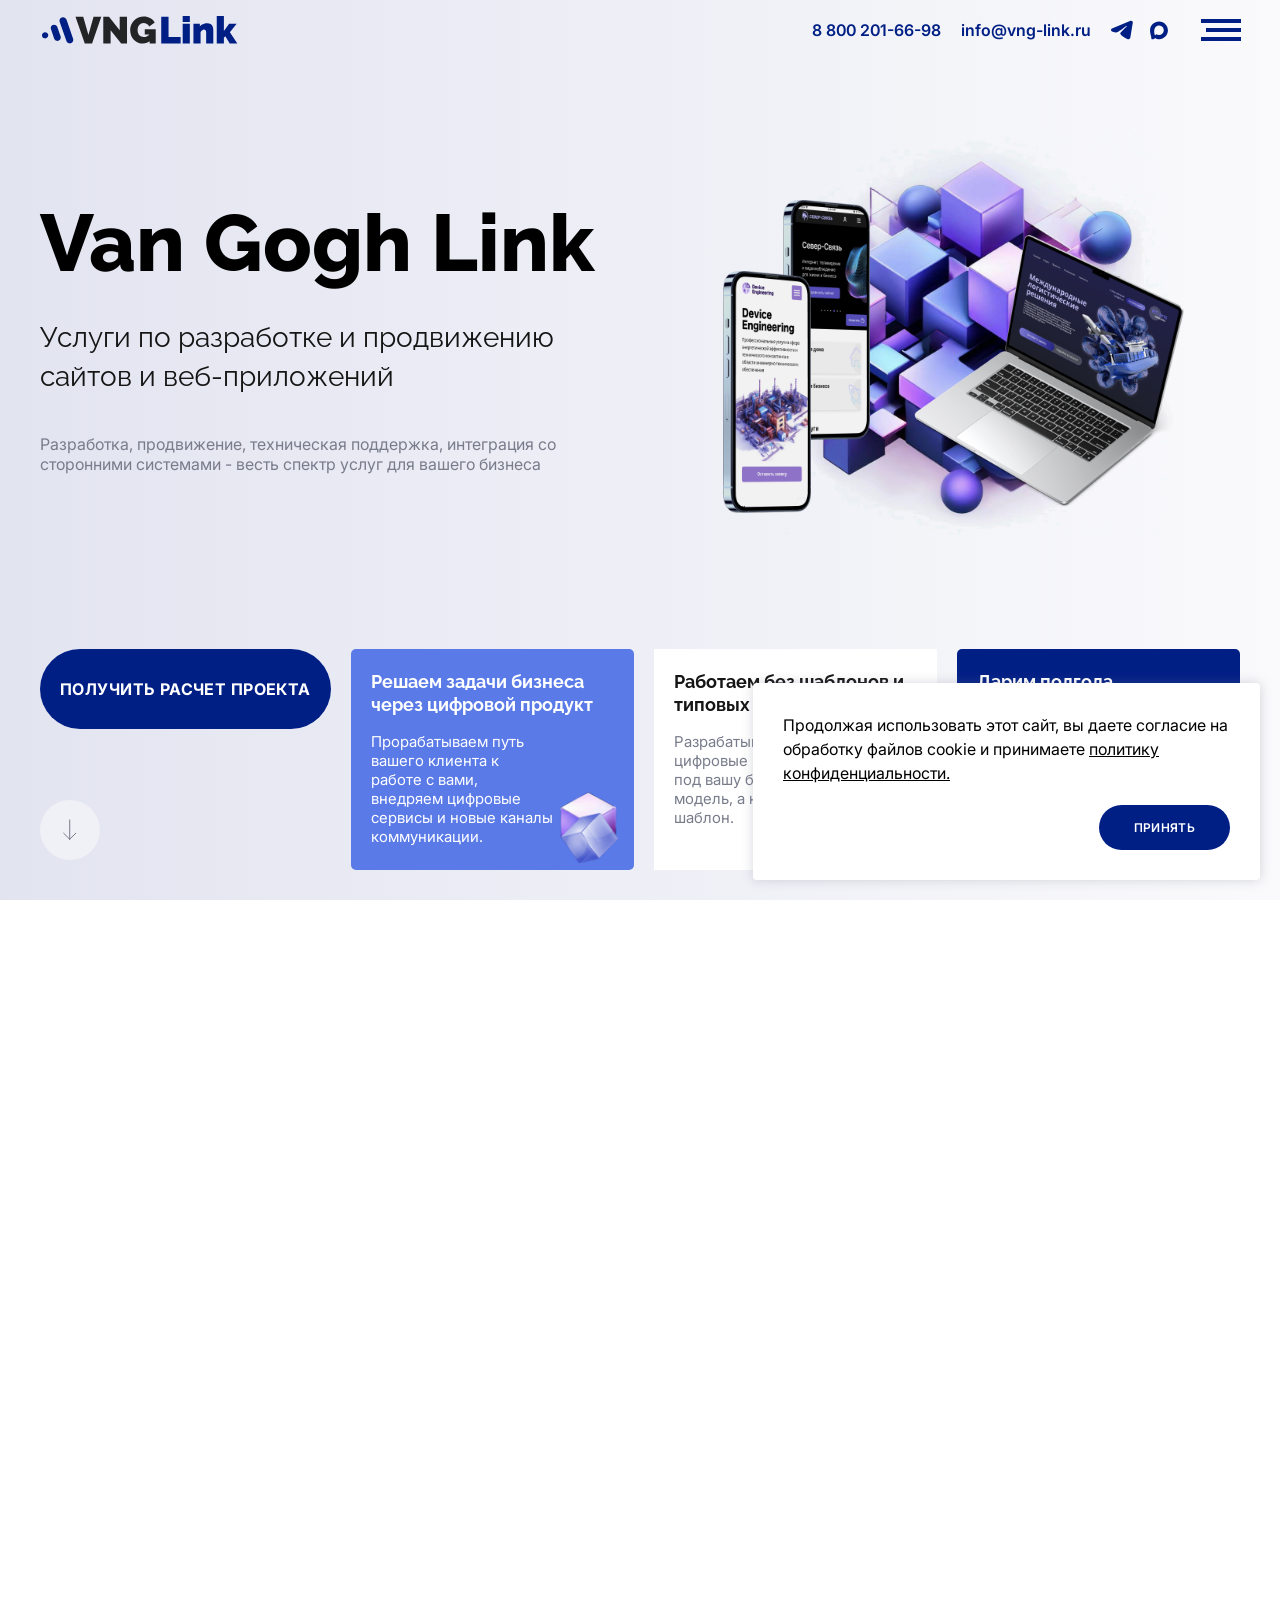
==== index.html @ accd4284 "Add files via upload" ====
<!DOCTYPE html>
<html lang="ru">
  <head>
    <title>global</title>
    <meta charset="utf-8">
    <meta name="viewport" content="width=device-width, initial-scale=1.0">
    <meta http-equiv="X-UA-Compatible" content="ie=edge">
    <meta name="description" content="Global">
    <meta name="theme-color" content="#E2E4F0">
    <meta name="robots" content="noindex, nofollow">
    <meta property="og:title" content="Заголовок">
    <meta property="og:image" content="https://test.ru/img/open-graph.png">
    <meta property="og:type" content="website">
    <meta property="og:url" content="https://test.ru/">
    <meta property="og:description" content="Описание">
    <meta property="og:image:width" content="1200">
    <meta property="og:image:height" content="630">
    <link rel="preload" href="fonts/Inter-Light.woff2" as="font" crossorigin="anonymous">
    <link rel="preload" href="fonts/Inter-Regular.woff2" as="font" crossorigin="anonymous">
    <link rel="preload" href="fonts/Inter-Medium.woff2" as="font" crossorigin="anonymous">
    <link rel="preload" href="fonts/Inter-SemiBold.woff2" as="font" crossorigin="anonymous">
    <link rel="preload" href="fonts/Inter-Bold.woff2" as="font" crossorigin="anonymous">
    <link rel="preload" href="fonts/Raleway-Light.woff2" as="font" crossorigin="anonymous">
    <link rel="preload" href="fonts/Raleway-Regular.woff2" as="font" crossorigin="anonymous">
    <link rel="preload" href="fonts/Raleway-Medium.woff2" as="font" crossorigin="anonymous">
    <link rel="preload" href="fonts/Raleway-SemiBold.woff2" as="font" crossorigin="anonymous">
    <link rel="preload" href="fonts/Raleway-Bold.woff2" as="font" crossorigin="anonymous">
    <link rel="preload" href="fonts/Raleway-ExtraBold.woff2" as="font" crossorigin="anonymous">
    <link rel="stylesheet" href="css/style.min.css">
  </head>
  <body>
    <div class="visually-hidden"><svg xmlns="http://www.w3.org/2000/svg" xmlns:xlink="http://www.w3.org/1999/xlink"><defs>
<clipPath id="clip0_2906_142">
<rect width="14" height="22" fill="currentColor"/>
</clipPath>

<clipPath id="clip0_2906_109">
<rect width="353" height="60" fill="currentColor"/>
</clipPath>
</defs><symbol id="icon-arrow-down" viewBox="0 0 14 21"><g fill="none">
<path d="M6.70703 0.5V19.7M6.70703 19.7L12.707 13.7923M6.70703 19.7L0.707031 13.7923" stroke="currentColor" stroke-linecap="square"/>
</g></symbol><symbol id="icon-arrow-up" viewBox="0 0 14 22"><g fill="none">
<g clip-path="url(#clip0_2906_142)">
<path d="M7 20.5994V1.39941M7 1.39941L13 7.3071M7 1.39941L1 7.3071" stroke="currentColor" stroke-linecap="square"/>
</g>

</g></symbol><symbol id="icon-arrow" viewBox="0 0 20 20"><g fill="none">
<path d="M19.1737 15.1894L19.1344 0.0494402L3.99446 0.0101551C3.83672 -0.0112012 3.67624 0.00158264 3.52388 0.0476399C3.37151 0.0936979 3.23082 0.171957 3.11133 0.277115C2.99184 0.382273 2.89633 0.511877 2.83129 0.657153C2.76624 0.80243 2.73316 0.959986 2.7343 1.11916C2.73544 1.27833 2.77076 1.4354 2.83788 1.57973C2.90499 1.72406 3.00234 1.85229 3.12332 1.95573C3.2443 2.05917 3.38609 2.13541 3.5391 2.17928C3.69211 2.22316 3.85276 2.23365 4.01017 2.21004L15.3553 2.25719L0.325362 17.2871C0.116988 17.4955 -7.48997e-05 17.7781 -7.48997e-05 18.0728C-7.48997e-05 18.3675 0.116988 18.6501 0.325362 18.8585C0.533736 19.0669 0.816352 19.1839 1.11104 19.1839C1.40572 19.1839 1.68834 19.0669 1.89671 18.8585L16.9267 3.82853L16.9738 15.1737C16.9748 15.4685 17.093 15.7509 17.3022 15.9586C17.5114 16.1664 17.7946 16.2825 18.0895 16.2815C18.3843 16.2804 18.6667 16.1623 18.8744 15.9531C19.0822 15.7438 19.1983 15.4607 19.1973 15.1658L19.1737 15.1894Z" fill="currentColor"/>
</g></symbol><symbol id="icon-check-circle" viewBox="0 0 48 48"><g fill="none">
<path d="M19.1517 2.52927C23.7791 1.4838 28.6211 1.96173 32.9544 3.89256C33.9632 4.34215 34.4166 5.52527 33.9671 6.53416C33.5175 7.54269 32.3352 7.99607 31.3265 7.54685C27.781 5.96709 23.8196 5.57529 20.0335 6.43064C16.2476 7.28602 12.8396 9.34257 10.3177 12.2929C7.79583 15.2435 6.29483 18.9306 6.03938 22.8037C5.78399 26.6767 6.7872 30.5289 8.89973 33.7851C11.0123 37.0413 14.1211 39.5278 17.762 40.873C21.4029 42.2181 25.3817 42.3504 29.1038 41.25C32.826 40.1494 36.0932 37.8744 38.4173 34.7656C40.741 31.6572 41.9978 27.8809 42.0003 24V22.1601C42.0003 21.0556 42.8958 20.1601 44.0003 20.1601C45.1048 20.1602 46.0003 21.0556 46.0003 22.1601V24.001C45.9976 28.745 44.4609 33.3614 41.6204 37.1611C38.7799 40.9606 34.7869 43.7408 30.2376 45.0859C25.6884 46.4308 20.8262 46.2689 16.3763 44.625C11.9263 42.9809 8.12639 39.9426 5.54427 35.9629C2.96218 31.9831 1.73608 27.2748 2.04817 22.541C2.36032 17.8071 4.19433 13.3007 7.27669 9.69431C10.359 6.08814 14.5244 3.57481 19.1517 2.52927Z" fill="currentColor"/>
<path d="M42.5853 6.58689C43.3659 5.80563 44.632 5.80458 45.4134 6.58494C46.1946 7.36549 46.1956 8.63162 45.4154 9.41306L25.4154 29.4336C25.0405 29.8088 24.5317 30.0192 24.0013 30.0195C23.4708 30.0196 22.9614 29.8095 22.5863 29.4345L16.5863 23.4345C15.8052 22.6535 15.8052 21.3865 16.5863 20.6054C17.3673 19.8248 18.6334 19.8247 19.4144 20.6054L23.9993 25.1904L42.5853 6.58689Z" fill="currentColor"/>
</g></symbol><symbol id="icon-check" viewBox="0 0 13 9"><g fill="none">
<path d="M1 3.5L5 7.5L11.5 1" stroke="#041A67" stroke-width="2" stroke-linecap="round"/>
</g></symbol><symbol id="icon-close-bold" viewBox="0 0 32 32"><g fill="none">
<path d="M31.1123 2.82812L18.3848 15.5557L31.1133 28.2842L28.2842 31.1123L15.5557 18.3838L2.82812 31.1123L0 28.2842L12.7275 15.5557L0 2.82812L2.8291 0L15.5566 12.7275L28.2842 0L31.1123 2.82812Z" fill="currentColor"/>
</g></symbol><symbol id="icon-close" viewBox="0 0 30 29"><g fill="none">
<path d="M29.1006 1.41406L15.8281 14.6865L28.6865 27.5449L27.2715 28.959L14.4131 16.1006L1.82812 28.6865L0.414062 27.2725L12.999 14.6865L0 1.68652L1.41406 0.272461L14.4141 13.2725L27.6865 0L29.1006 1.41406Z" fill="currentColor"/>
</g></symbol><symbol id="icon-expand" viewBox="0 0 10 6"><g fill="none">
<path d="M0.5 0.5L5 5L9.5 0.5" stroke="currentColor" stroke-linecap="round" stroke-linejoin="round"/>
</g></symbol><symbol id="icon-hamburger" viewBox="0 0 40 40"><g fill="none">
<rect y="28" width="40" height="4" fill="currentColor"/>
<rect x="5" y="18" width="35" height="4" fill="currentColor"/>
<rect y="8" width="40" height="4" fill="currentColor"/>
</g></symbol><symbol id="icon-logo-footer" viewBox="0 0 353 60"><g fill="none">
<g clip-path="url(#clip0_2906_109)">
<path d="M180.307 49.1965C177.228 49.1965 174.283 48.6611 171.471 47.5901C168.705 46.4746 166.251 44.8681 164.109 42.7709C161.967 40.629 160.271 38.0632 159.022 35.0734C157.817 32.0391 157.214 28.5808 157.214 24.6986C157.214 21.3519 157.839 18.2506 159.089 15.3948C160.338 12.5389 162.056 10.04 164.242 7.89813C166.474 5.71161 169.062 4.01595 172.007 2.81113C174.952 1.60631 178.143 1.00391 181.578 1.00391C185.862 1.00391 189.744 1.94098 193.225 3.81514C196.706 5.64468 199.294 8.16587 200.989 11.3787L191.284 18.8084C190.347 16.9342 188.941 15.4394 187.067 14.3238C185.193 13.1636 183.207 12.5835 181.11 12.5835C179.548 12.5835 178.12 12.8959 176.826 13.5206C175.532 14.1453 174.394 15.0155 173.412 16.131C172.475 17.2466 171.739 18.5853 171.204 20.1471C170.713 21.6643 170.467 23.3376 170.467 25.1672C170.467 27.0413 170.735 28.737 171.271 30.2542C171.806 31.7713 172.542 33.0877 173.479 34.2033C174.461 35.2742 175.621 36.1221 176.96 36.7468C178.299 37.3269 179.794 37.6169 181.445 37.6169C183.542 37.6169 185.55 37.1038 187.469 36.0774C189.388 35.0065 191.128 33.5116 192.69 31.5928V44.3103C189.12 47.5678 184.992 49.1965 180.307 49.1965ZM192.02 32.9315H183.252V23.5607H202.797V48.8619H192.02V32.9315Z" fill="currentColor"/>
<path d="M122.348 25.5011V48.8612H109.296V1.33789H119.47L138.546 25.5011V1.33789H151.598V48.8612H141.224L122.348 25.5011Z" fill="currentColor"/>
<path d="M73.4936 1.33789L82.7975 33.801L91.9675 1.33789H105.689L89.2901 48.8612H76.3048L59.7051 1.33789H73.4936Z" fill="currentColor"/>
<path d="M33.0975 36.1192C34.7198 40.6827 30.7631 45.2765 26.079 44.2681C23.9701 43.814 22.2536 42.2677 21.5623 40.1993L15.9324 23.3525C15.2548 21.3248 15.6917 19.0852 17.0798 17.471C20.0577 14.008 25.6138 15.064 27.1496 19.385L33.0975 36.1192Z" fill="currentColor"/>
<path d="M55.4292 40.5533C57.0163 45.1649 52.958 49.7419 48.1808 48.7283C46.0336 48.2724 44.2799 46.7308 43.5556 44.6617L31.5936 10.488C30.8243 8.29029 31.3174 5.84853 32.8799 4.1203C36.1355 0.519021 42.0674 1.72964 43.6463 6.31757L55.4292 40.5533Z" fill="currentColor"/>
<path d="M10.8765 32.6472C12.2004 36.7284 8.613 40.713 4.41813 39.8209C0.223295 38.9291 -1.43397 33.8289 1.43465 30.6396C4.30482 27.4485 9.5518 28.5643 10.8765 32.6472Z" fill="currentColor"/>
<path d="M334.847 48.862L326.882 36.0106L324.338 38.8218V48.862H311.621V0H324.338V26.7068L333.709 13.6546H347.096L334.981 29.0494L348.301 48.862H334.847Z" fill="currentColor"/>
<path d="M305.458 48.8626H292.74V29.05C292.74 27.3098 292.338 26.0603 291.535 25.3017C290.777 24.4985 289.884 24.0969 288.858 24.0969C288.144 24.0969 287.385 24.32 286.582 24.7663C285.779 25.1679 285.043 25.748 284.373 26.5066C283.704 27.2651 283.168 28.1353 282.767 29.117V48.8626H270.049V13.6552H281.495V18.876C282.343 17.582 283.414 16.511 284.708 15.6632C286.002 14.7707 287.497 14.1014 289.193 13.6552C290.888 13.209 292.74 12.9858 294.748 12.9858C297.158 12.9858 299.077 13.4098 300.504 14.2576C301.932 15.1054 303.003 16.1987 303.717 17.5374C304.431 18.876 304.9 20.2817 305.123 21.7542C305.346 23.1822 305.458 24.4985 305.458 25.7033V48.8626Z" fill="currentColor"/>
<path d="M250.896 48.862V13.6546H263.614V48.862H250.896ZM250.896 10.7095V0H263.614V10.7095H250.896Z" fill="currentColor"/>
<path d="M212.613 48.8617V1.33838H225.665V37.4829H247.218V48.8617H212.613Z" fill="currentColor"/>
</g>

</g></symbol><symbol id="icon-mail" viewBox="0 0 30 30"><g fill="none">
<g clip-path="url(#clip0_3882_6551)">
<rect x="2" y="5" width="26" height="20" rx="4" fill="CurrentColor"/>
<path d="M0 8L12.6345 17.2653C14.0425 18.2978 15.9575 18.2978 17.3655 17.2653L30 8" stroke="white" stroke-width="2"/>
</g>
</g></symbol><symbol id="icon-max" viewBox="0 0 32 32"><g fill="none">
<path d="M16.2109 3.5C23.3814 3.5 29 9.34271 29 16.5381C29.0239 23.622 23.3326 29.388 16.2793 29.4258C13.7278 29.4258 12.5416 29.0521 10.4805 27.5557C9.17641 29.2389 5.04946 30.554 4.86914 28.3037C4.86914 26.614 4.49638 25.1857 4.07422 23.627C3.57136 21.7065 3 19.5676 3 16.4688C3.00021 9.06784 9.04685 3.50006 16.2109 3.5ZM16.3662 9.50977C12.671 9.31884 9.7912 11.8822 9.15332 15.9014C8.62733 19.2287 9.56086 23.2807 10.3564 23.4922C10.7377 23.5844 11.6975 22.8076 12.2959 22.208C13.2853 22.893 14.438 23.3041 15.6367 23.4004C19.4656 23.5849 22.7368 20.6637 22.9941 16.8311C23.1438 12.99 20.1958 9.73641 16.3662 9.5166V9.50977Z" fill="currentColor"/>
</g></symbol><symbol id="icon-telegram" viewBox="0 0 27 23"><g fill="none">
<path fill-rule="evenodd" clip-rule="evenodd" d="M24.0234 0.160034C25.4739 -0.450723 27.029 0.775846 26.7728 2.32877L23.7476 20.671C23.4559 22.4396 21.5135 23.4544 19.8909 22.5731C18.5332 21.8356 16.5188 20.7005 14.7034 19.5142C13.7968 18.9219 11.021 17.0224 11.3622 15.6703C11.6539 14.5142 16.3204 10.1702 18.9871 7.58691C20.0346 6.57213 19.5575 5.98596 18.3204 6.92027C15.2516 9.23801 10.3247 12.7619 8.69546 13.7536C7.2579 14.6285 6.50738 14.7779 5.61212 14.6285C3.97727 14.3561 2.46158 13.9343 1.22414 13.4214C-0.448346 12.728 -0.366878 10.4295 1.22301 9.76027L24.0234 0.160034Z" fill="currentColor"/>
</g></symbol><symbol id="logo" viewBox="0 0 238 34"><g fill="none">
<path d="M122.78 33.5007C120.684 33.5007 118.678 33.1361 116.764 32.4068C114.88 31.6472 113.209 30.5533 111.75 29.1251C110.292 27.6666 109.137 25.9194 108.286 23.8835C107.466 21.8172 107.056 19.4623 107.056 16.8187C107.056 14.5398 107.481 12.4279 108.332 10.4832C109.183 8.5385 110.353 6.83688 111.841 5.37834C113.361 3.88942 115.123 2.73475 117.129 1.91432C119.134 1.0939 121.307 0.683685 123.646 0.683685C126.564 0.683685 129.207 1.32179 131.577 2.59801C133.947 3.84384 135.71 5.56066 136.864 7.74846L130.255 12.8077C129.617 11.5315 128.66 10.5136 127.384 9.75394C126.108 8.9639 124.756 8.56888 123.327 8.56888C122.264 8.56888 121.292 8.78159 120.41 9.207C119.529 9.6324 118.754 10.2249 118.086 10.9846C117.448 11.7442 116.946 12.6558 116.582 13.7193C116.247 14.7525 116.08 15.8919 116.08 17.1378C116.08 18.414 116.263 19.5687 116.627 20.6018C116.992 21.6349 117.493 22.5313 118.131 23.291C118.8 24.0202 119.59 24.5976 120.502 25.023C121.413 25.418 122.431 25.6155 123.555 25.6155C124.983 25.6155 126.351 25.2661 127.657 24.5672C128.964 23.8379 130.149 22.82 131.213 21.5134V30.1734C128.782 32.3916 125.971 33.5007 122.78 33.5007ZM130.757 22.425H124.786V16.0439H138.095V33.2728H130.757V22.425Z" fill="#232426"/>
<path d="M83.3132 17.3657V33.2728H74.4253V0.911575H81.3533L94.3434 17.3657V0.911575H103.231V33.2728H96.1666L83.3132 17.3657Z" fill="#232426"/>
<path d="M50.0461 0.911575L56.3816 23.0175L62.6259 0.911575H71.9696L60.8027 33.2728H51.9604L40.6567 0.911575H50.0461Z" fill="#232426"/>
<path d="M22.5375 24.5954C23.6422 27.703 20.9479 30.8311 17.7583 30.1444C16.3222 29.8352 15.1533 28.7822 14.6826 27.3738L10.8489 15.9018C10.3875 14.5211 10.685 12.996 11.6302 11.8968C13.658 9.53865 17.4415 10.2578 18.4873 13.2002L22.5375 24.5954Z" fill="#001F85"/>
<path d="M37.7447 27.6151C38.8255 30.7553 36.0619 33.8721 32.8089 33.1819C31.3467 32.8714 30.1526 31.8216 29.6594 30.4127L21.5138 7.14197C20.9899 5.64541 21.3257 3.98268 22.3897 2.80583C24.6066 0.353521 28.646 1.1779 29.7211 4.30207L37.7447 27.6151Z" fill="#001F85"/>
<path d="M7.40636 22.2305C8.30791 25.0096 5.86505 27.723 3.00854 27.1155C0.152053 26.5082 -0.976466 23.0352 0.976927 20.8634C2.93138 18.6905 6.50433 19.4502 7.40636 22.2305Z" fill="#001F85"/>
<path d="M228.015 33.2728L222.591 24.5216L220.859 26.4359V33.2728H212.199V0H220.859V18.1861L227.24 9.29815H236.356L228.106 19.7814L237.177 33.2728H228.015Z" fill="#001F85"/>
<path d="M208.002 33.2728H199.342V19.7814C199.342 18.5963 199.068 17.7455 198.522 17.2289C198.005 16.682 197.397 16.4085 196.698 16.4085C196.212 16.4085 195.696 16.5604 195.149 16.8643C194.602 17.1378 194.1 17.5328 193.645 18.0493C193.189 18.5659 192.824 19.1584 192.551 19.8269V33.2728H183.891V9.29814H191.685V12.8533C192.262 11.9721 192.991 11.2428 193.872 10.6655C194.754 10.0578 195.772 9.602 196.926 9.29814C198.081 8.99428 199.342 8.84235 200.709 8.84235C202.35 8.84235 203.657 9.13101 204.629 9.70835C205.602 10.2857 206.331 11.0301 206.817 11.9417C207.303 12.8533 207.622 13.8105 207.774 14.8132C207.926 15.7856 208.002 16.682 208.002 17.5024V33.2728Z" fill="#001F85"/>
<path d="M170.849 33.2728V9.29815H179.509V33.2728H170.849ZM170.849 7.29267V0H179.509V7.29267H170.849Z" fill="#001F85"/>
<path d="M144.779 33.2728V0.911575H153.667V25.5243H168.344V33.2728H144.779Z" fill="#001F85"/>
</g></symbol></svg>
    </div>
    <div class="wrapper">
      <header class="header is-transparent" data-header data-fix-block data-color-change="">
        <div class="container">
          <div class="header__wrapper animate__animated animate__fadeInDown animate__delay-0-5s">
            <div class="header__logo">
              <svg width="237" height="33" aria-hidden="true">
                <use xlink:href="#logo"></use>
              </svg>
            </div>
            <button class="btn btn--blue header__btn-request" type="button" data-open-modal="modal-offer">запросить кп
            </button>
            <div class="header__contacts"> <a class="header__link header__phone" href="tel:88002016698">8 800 201-66-98</a><a class="header__link header__email" href="mailto:info@vng-link.ru">info@vng-link.ru</a><a class="header__link header__social" href="telegram.com">
                <svg width="20" height="20" aria-hidden="true">
                  <use xlink:href="#icon-telegram"></use>
                </svg></a><a class="header__link header__social" href="max.ru">
                <svg width="20" height="20" aria-hidden="true">
                  <use xlink:href="#icon-max"></use>
                </svg></a></div>
            <nav class="header__nav">
              <div class="container">
                <ul class="header__nav-list">
                  <li class="header__nav-item">
                    <button class="header__nav-button" data-show-dropdown><span class="header__nav-button-text">Услуги</span><span class="header__nav-button-icon"> 
                        <svg width="10" height="5" aria-hidden="true">
                          <use xlink:href="#icon-expand"></use>
                        </svg></span></button>
                    <div class="header__nav-panel"> 
                      <ul class="header__nav-dropdown">
                        <li class="header__nav-dropdown-item"><a class="header__nav-link" href="#">Разработка сайтов</a></li>
                        <li class="header__nav-dropdown-item"><a class="header__nav-link" href="#">Сайты для производственных компаний</a></li>
                        <li class="header__nav-dropdown-item"><a class="header__nav-link" href="#">Разработка корпоративных сайтов</a></li>
                      </ul>
                    </div>
                  </li>
                  <li class="header__nav-item">
                    <button class="header__nav-button" data-show-dropdown><span class="header__nav-button-text">О нас</span><span class="header__nav-button-icon"> 
                        <svg width="10" height="5" aria-hidden="true">
                          <use xlink:href="#icon-expand"></use>
                        </svg></span></button>
                    <div class="header__nav-panel"> 
                      <ul class="header__nav-dropdown">
                        <li class="header__nav-dropdown-item"><a class="header__nav-link" href="#">О студии</a></li>
                        <li class="header__nav-dropdown-item"><a class="header__nav-link" href="#">Рейтинг рунета</a></li>
                      </ul>
                    </div>
                  </li>
                  <li class="header__nav-item"><a class="header__nav-link" href="#">Проекты</a></li>
                  <li class="header__nav-item"><a class="header__nav-link" href="#">Цены</a></li>
                  <li class="header__nav-item"><a class="header__nav-link" href="#">Контакты</a></li>
                </ul>
              </div>
            </nav>
            <button class="btn-reset header__burger" type="button" data-toggle-menu>
              <div class="burger"><span class="burger__span"></span></div>
            </button>
          </div>
        </div>
      </header>
      <div data-smooth-wrapper>
        <div data-smooth-content>
          <main>
            <section class="intro-main" data-intro>
              <div class="container">
                <div class="intro-main__wrapper">
                  <div class="intro-main__top">
                    <div class="intro-main__text-block">
                      <h1 class="intro-main__title animate__animated animate__fadeInLeft">Van Gogh Link</h1>
                      <h2 class="intro-main__subtitle animate__animated animate__fadeInLeft">Услуги по разработке и продвижению сайтов и веб-приложений</h2>
                      <p class="intro-main__text animate__animated animate__fadeInLeft">Разработка, продвижение, техническая поддержка, интеграция со сторонними системами - весть спектр услуг для вашего бизнеса</p>
                      <button class="btn btn--blue intro-main__button intro-main__button--mobile animate__animated animate__fadeIn animate__delay-2s" type="button" data-open-modal="modal-calculation">Получить расчет проекта
                      </button>
                    </div>
                    <div class="intro-main__image" data-intro-images><img src="img/content/intro/phone_1.png" width="112" height="308" alt="phone" data-intro-image-first><img src="img/content/intro/phone_2.png" width="111" height="305" alt="phone" data-intro-image-second><img src="img/content/intro/laptop.png" width="351" height="358" alt="laptop" data-intro-image-third><img src="img/content/intro/background.png" width="500" height="510" alt="objects" data-intro-image-fourth>
                    </div>
                  </div>
                  <div class="intro-main__bottom">
                    <button class="btn btn--blue intro-main__button animate__animated animate__fadeIn animate__delay-2s" type="button" data-open-modal="modal-calculation">Получить расчет проекта
                    </button>
                    <article class="intro-card animate__animated animate__fadeInRight animate__delay-1s">
                      <div class="intro-card__wrapper"> 
                        <h3 class="intro-card__title">Решаем задачи бизнеса через цифровой продукт</h3>
                        <p class="intro-card__text">Прорабатываем путь вашего клиента к работе с вами, внедряем цифровые сервисы и новые каналы коммуникации.</p>
                        <div class="intro-card__image"> <img src="img/content/cubes/cubes_1.png" width="118" height="118" alt="cubes">
                        </div>
                      </div>
                    </article>
                    <article class="intro-card animate__animated animate__fadeInRight animate__delay-0-5s">
                      <div class="intro-card__wrapper"> 
                        <h3 class="intro-card__title">Работаем без шаблонов и типовых решений</h3>
                        <p class="intro-card__text">Разрабатываем цифровые инструменты под вашу бизнес-модель, а не под шаблон.</p>
                        <div class="intro-card__image"> <img src="img/content/cubes/cubes_2.png" width="118" height="118" alt="cubes">
                        </div>
                      </div>
                    </article>
                    <article class="intro-card animate__animated animate__fadeInRight">
                      <div class="intro-card__wrapper"> 
                        <h3 class="intro-card__title">Дарим полгода техподдержки каждому клиенту</h3>
                        <p class="intro-card__text">От идеи к стратегии и внедрению, а дальше? Остаемся с вами  до тех пор пока вам это необходимо.</p>
                        <div class="intro-card__image"> <img src="img/content/cubes/cubes_3.png" width="118" height="118" alt="cubes">
                        </div>
                      </div>
                    </article>
                  </div>
                  <div class="btn-icon btn-icon--light intro-main__scroll-down" type="button" data-scroll="down">
                    <svg class="btn-icon__icon" width="14" height="22" aria-hidden="true">
                      <use xlink:href="#icon-arrow-down"></use>
                    </svg>
                  </div>
                </div>
              </div>
            </section>
            <div class="page-flow" data-page-flow>
              <section class="about-short" data-scroll-target="about" data-header-color-trigger>
                <div class="container">
                  <div class="about-short__wrapper"> 
                    <p class="about-short__block-name">О компании</p>
                    <div class="about-short__content"> 
                      <h2><span>Van Gogh Link —</span>  разрабатываем качественно, продвигаем эффективно </h2>
                      <p>Веб-студия Ван Гог-Линк основана в 2019 году в Санкт-Петербурге. Наша Миссия — помогать бизнесу представлять свои товары и услуги в&nbsp;Интернет, используя современные доступные и понятные технологии веб-дизайна, разработки и маркетинга</p>
                    </div>
                  </div>
                </div>
              </section>
              <section class="numbers">
                <div class="container"> 
                  <div class="numbers__wrapper">
                    <p class="numbers__block-name">Цифры о нас</p>
                    <ul class="numbers__list"> 
                      <li class="numbers__item"> 
                        <p class="numbers__item-left"> <span class="numbers__item-number">30</span><span class="numbers__item-text">cайтов в год и не более</span></p>
                        <p class="numbers__item-right numbers__item-text">Кастомизированные решения, без конвейера</p>
                      </li>
                      <li class="numbers__item"> 
                        <p class="numbers__item-left"> <span class="numbers__item-number">-30%</span><span class="numbers__item-text">от средней стоимости по&nbsp;рынку</span></p>
                        <p class="numbers__item-right numbers__item-text">Продукт высокого качества доступнее конкурентов</p>
                      </li>
                      <li class="numbers__item"> 
                        <p class="numbers__item-left"> <span class="numbers__item-number">95% </span><span class="numbers__item-text">повторных заказов и рекомендаций партнерам</span></p>
                        <p class="numbers__item-right numbers__item-text">Высокая степень удовлетворенности клиентов</p>
                      </li>
                    </ul>
                  </div>
                </div>
              </section>
              <section class="services-short">
                <div class="container"> 
                  <div class="services-short__wrapper"> 
                    <div class="services-short__tabs">
                      <div class="services-tabs" data-tabs-scroll>
                        <div class="services-tabs__wrapper"> 
                          <h2 class="services-tabs__title"> Какие <span>услуги</span> мы предлагаем</h2>
                          <div class="services-tabs__tabs-wrapper" data-tabs="parent">
                            <ul class="services-tabs__controls-list" data-tabs="controls">
                              <li class="services-tabs__controls-item">
                                <button class="services-tabs__tab-control" data-tabs="control" data-tab="dev"><span class="services-tabs__control-num">/ 001</span><span class="services-tabs__control-text">Разработка сайтов</span></button>
                              </li>
                              <li class="services-tabs__controls-item">
                                <button class="services-tabs__tab-control" data-tabs="control" data-tab="promo"><span class="services-tabs__control-num">/ 002</span><span class="services-tabs__control-text">Продвижение сайтов</span></button>
                              </li>
                              <li class="services-tabs__controls-item">
                                <button class="services-tabs__tab-control" data-tabs="control" data-tab="online-shops"><span class="services-tabs__control-num">/ 003</span><span class="services-tabs__control-text">Разработка интернет-магазинов</span></button>
                              </li>
                            </ul>
                            <div class="services-tabs__content-wrapper" data-tabs="content">
                              <div class="services-tabs__content" data-tabs="element">
                                <div class="services-tabs__content-top"> 
                                  <h3 class="services-tabs__content-title">Разработка сайтов</h3>
                                  <div class="services-tabs__content-text"> 
                                    <p>Разрабатываем все виды сайтов от лэндинга до b2b портала. Современный дизайн и любой набор функций</p>
                                    <ul> 
                                      <li>01  Wordpress</li>
                                      <li>02  1C-Битрикс</li>
                                      <li>03  Tilda</li>
                                      <li>04  Индивидуальные решения</li>
                                    </ul>
                                  </div>
                                </div>
                                <div class="services-tabs__content-bottom">
                                  <button class="btn btn--light services-tabs__btn-consult" type="button" data-open-modal="modal-consultation">Консультация эксперта
                                  </button>
                                  <button class="btn btn--blue services-tabs__btn-request" type="button" data-open-modal="modal-offer">запросить кп
                                  </button>
                                </div>
                                <div class="services-tabs__cube-1"> <img src="img/content/cubes/cube_1.png" width="195" height="168" alt="cube">
                                </div>
                                <div class="services-tabs__cube-2"><img src="img/content/cubes/cube_1.png" width="195" height="168" alt="cube">
                                </div>
                              </div>
                              <div class="services-tabs__content" data-tabs="element">
                                <div class="services-tabs__content-top"> 
                                  <h3 class="services-tabs__content-title">Продвижение сайтов</h3>
                                  <div class="services-tabs__content-text"> 
                                    <p>Разрабатываем все виды сайтов от лэндинга до b2b портала. Современный дизайн и любой набор функций</p>
                                  </div>
                                </div>
                                <div class="services-tabs__content-bottom">
                                  <button class="btn btn--light services-tabs__btn-consult" type="button" data-open-modal="modal-consultation">Консультация эксперта
                                  </button>
                                  <button class="btn btn--blue services-tabs__btn-request" type="button" data-open-modal="modal-offer">запросить кп
                                  </button>
                                </div>
                                <div class="services-tabs__cube-1"> <img src="img/content/cubes/cube_1.png" width="195" height="168" alt="cube">
                                </div>
                                <div class="services-tabs__cube-2"><img src="img/content/cubes/cube_1.png" width="195" height="168" alt="cube">
                                </div>
                              </div>
                              <div class="services-tabs__content" data-tabs="element">
                                <div class="services-tabs__content-top"> 
                                  <h3 class="services-tabs__content-title">Разработка интернет-магазинов</h3>
                                  <div class="services-tabs__content-text"> 
                                    <p>Разрабатываем все виды сайтов от лэндинга до b2b портала. Современный дизайн и любой набор функций</p>
                                  </div>
                                </div>
                                <div class="services-tabs__content-bottom">
                                  <button class="btn btn--light services-tabs__btn-consult" type="button" data-open-modal="modal-consultation">Консультация эксперта
                                  </button>
                                  <button class="btn btn--blue services-tabs__btn-request" type="button" data-open-modal="modal-offer">запросить кп
                                  </button>
                                </div>
                                <div class="services-tabs__cube-1"> <img src="img/content/cubes/cube_1.png" width="195" height="168" alt="cube">
                                </div>
                                <div class="services-tabs__cube-2"><img src="img/content/cubes/cube_1.png" width="195" height="168" alt="cube">
                                </div>
                              </div>
                            </div>
                          </div>
                        </div>
                      </div>
                    </div>
                    <div class="services-short__cards">
                      <div class="service-cards">
                        <ul class="service-cards__list">
                          <li class="service-cards__item">
                            <article class="service-card"> 
                              <div class="service-card__top">
                                <h3 class="service-card__title">Разработка сайтов</h3>
                                <p class="service-card__subtitle"> Разрабатываем все виды сайтов от лэндинга до b2b портала. Современный дизайн и любой набор функций</p>
                              </div>
                              <div class="service-card__bottom"> 
                                <button class="btn btn--light service-card__btn" type="button" data-open-modal="modal-consultation">Консультация эксперта
                                </button>
                                <button class="btn btn--blue service-card__btn service-card__btn-request" type="button" data-open-modal="modal-offer">запросить кп
                                </button>
                              </div>
                              <div class="service-card__cube-1"> <img src="img/content/cubes/cube_1.png" width="124" height="107" alt="cube">
                              </div>
                              <div class="service-card__cube-2"> <img src="img/content/cubes/cube_1.png" width="368" height="318" alt="cube">
                              </div>
                            </article>
                          </li>
                          <li class="service-cards__item">
                            <article class="service-card"> 
                              <div class="service-card__top">
                                <h3 class="service-card__title">Продвижение сайтов</h3>
                                <p class="service-card__subtitle"> Выводим Ваш сайт на первую страницу Яндекс и Google, грамотно выполняя настройки SEO. Настраиваем Яндекс Директ.</p>
                              </div>
                              <div class="service-card__bottom"> 
                                <button class="btn btn--light service-card__btn" type="button" data-open-modal="modal-consultation">Консультация эксперта
                                </button>
                                <button class="btn btn--blue service-card__btn service-card__btn-request" type="button" data-open-modal="modal-offer">запросить кп
                                </button>
                              </div>
                              <div class="service-card__cube-1"> <img src="img/content/cubes/cube_1.png" width="124" height="107" alt="cube">
                              </div>
                              <div class="service-card__cube-2"> <img src="img/content/cubes/cube_1.png" width="368" height="318" alt="cube">
                              </div>
                            </article>
                          </li>
                          <li class="service-cards__item">
                            <article class="service-card"> 
                              <div class="service-card__top">
                                <h3 class="service-card__title">Разработка интернет-магазинов</h3>
                                <p class="service-card__subtitle"> Создаем быстрые, удобные и современные интернет-магазины. Интеграция с 1С, Мой склад. Соблюдение 54-ФЗ</p>
                              </div>
                              <div class="service-card__bottom"> 
                                <button class="btn btn--light service-card__btn" type="button" data-open-modal="modal-consultation">Консультация эксперта
                                </button>
                                <button class="btn btn--blue service-card__btn service-card__btn-request" type="button" data-open-modal="modal-offer">запросить кп
                                </button>
                              </div>
                              <div class="service-card__cube-1"> <img src="img/content/cubes/cube_1.png" width="124" height="107" alt="cube">
                              </div>
                              <div class="service-card__cube-2"> <img src="img/content/cubes/cube_1.png" width="368" height="318" alt="cube">
                              </div>
                            </article>
                          </li>
                          <li class="service-cards__item">
                            <article class="service-card"> 
                              <div class="service-card__top">
                                <h3 class="service-card__title">Разработка веб-приложений</h3>
                                <p class="service-card__subtitle"> Разрабатываем сложные многофункциональные информационные структуры и сервисы</p>
                              </div>
                              <div class="service-card__bottom"> 
                                <button class="btn btn--light service-card__btn" type="button" data-open-modal="modal-consultation">Консультация эксперта
                                </button>
                                <button class="btn btn--blue service-card__btn service-card__btn-request" type="button" data-open-modal="modal-offer">запросить кп
                                </button>
                              </div>
                              <div class="service-card__cube-1"> <img src="img/content/cubes/cube_1.png" width="124" height="107" alt="cube">
                              </div>
                              <div class="service-card__cube-2"> <img src="img/content/cubes/cube_1.png" width="368" height="318" alt="cube">
                              </div>
                            </article>
                          </li>
                          <li class="service-cards__item">
                            <article class="service-card"> 
                              <div class="service-card__top">
                                <h3 class="service-card__title">Разработка и интеграция AI - агентов</h3>
                                <p class="service-card__subtitle"> Мы создаём и интегрируем умных цифровых помощников, которые автоматизируют рутину, анализируют данные и принимают решения. Это не просто технологии - это ваши новые сотрудники, которые повышают эффективность и сокращают издержки</p>
                              </div>
                              <div class="service-card__bottom"> 
                                <button class="btn btn--light service-card__btn" type="button" data-open-modal="modal-consultation">Консультация эксперта
                                </button>
                                <button class="btn btn--blue service-card__btn service-card__btn-request" type="button" data-open-modal="modal-offer">запросить кп
                                </button>
                              </div>
                              <div class="service-card__cube-1"> <img src="img/content/cubes/cube_1.png" width="124" height="107" alt="cube">
                              </div>
                              <div class="service-card__cube-2"> <img src="img/content/cubes/cube_1.png" width="368" height="318" alt="cube">
                              </div>
                            </article>
                          </li>
                        </ul>
                      </div>
                    </div>
                  </div>
                </div>
              </section>
              <section class="projects">
                <div class="container">
                  <div class="projects__wrapper">
                    <h2 class="projects__title">Реализованные <span>проекты</span></h2>
                    <div class="projects__slider swiper" data-projects-slider>
                      <div class="projects__list swiper-wrapper">
                        <div class="swiper-slide">
                          <artice class="project-card"><a class="project-card__wrapper" href="#">
                              <div class="project-card__image"><span class="project-card__note">сайт-каталог</span><img class="image-main" src="img/content/projects/navia.png" width="600" height="440" alt="navia"><img class="image-hover" src="img/content/projects/automatic.png" width="600" height="440" alt="automatic">
                              </div>
                              <h3 class="project-card__title">Интернет-каталог микроэлектроники Navia</h3>
                              <p class="project-card__text">Сайт компании по производству микроэлектроники и решений в сфере ГЛОНАСС.</p></a></artice>
                        </div>
                        <div class="swiper-slide">
                          <artice class="project-card"><a class="project-card__wrapper" href="#">
                              <div class="project-card__image"><span class="project-card__note">сайт-каталог</span><img class="image-main" src="img/content/projects/mufts.png" width="600" height="440" alt="mufts"><img class="image-hover" src="img/content/projects/navia.png" width="600" height="440" alt="navia">
                              </div>
                              <h3 class="project-card__title">Невская МУФТА — производитель технических изделий</h3>
                              <p class="project-card__text">Сайт-каталог с возможностью удобного оформления заказа</p></a></artice>
                        </div>
                        <div class="swiper-slide">
                          <artice class="project-card"><a class="project-card__wrapper" href="#">
                              <div class="project-card__image"><span class="project-card__note">сайт-комании</span><img class="image-main" src="img/content/projects/swiss.png" width="600" height="440" alt="swiss"><img class="image-hover" src="img/content/projects/mufts.png" width="600" height="440" alt="mufts">
                              </div>
                              <h3 class="project-card__title">Сайт завода древесно-стружечных изделий</h3>
                              <p class="project-card__text">Официальный сайт российского завода по производству древесно-стружечных изделий, входящего в состав европейского холдинга.</p></a></artice>
                        </div>
                      </div>
                    </div>
                    <a class="btn btn--blue projects__button" href="#">Все кейсы
                    </a>
                  </div>
                </div>
              </section>
              <section class="pricing">
                <div class="pricing__wrapper">
                  <div class="pricing__header"> 
                    <h2 class="pricing__title">Сколько стоит разработка и продвижение сайта</h2>
                    <p class="pricing__text">Цена разработки и продвижения сайтов зависит от множества факторов. Основными данными для расчета стоимости является количество информации, которая должна быть размещена на сайте, а также требование к функционалу сайта. Стоимость продвижения расчитывается исходя из плана продаж, который мы совместно с нашим клиентом формируем до начала работы</p>
                  </div>
                  <div class="pricing__content">
                    <button class="btn btn--light pricing__button" type="button" data-open-modal="modal-offer">Запросить КП
                    </button>
                    <ul class="pricing__list">
                      <li class="pricing__item">
                        <article class="price-card"> 
                          <div class="price-card__wrapper"> 
                            <h3 class="price-card__title"> Разработка Landing Page</h3>
                            <div class="price-card__content">
                              <ul> 
                                <li>Одностраничный сайт на 5-15 блоков</li>
                                <li>Форма заказа</li>
                                <li>Уникальный дизайн под целевую аудиторию</li>
                                <li>Настройка аналитики</li>
                                <li>Работа с конверсиями</li>
                                <li>CMS WordPress, Tilda, ModX</li>
                              </ul>
                            </div>
                            <div class="price-card__bottom">
                              <p class="price-card__price">от 120 000 ₽</p><span class="price-card__icon">
                                <svg width="22" height="26" aria-hidden="true">
                                  <use xlink:href="#icon-arrow"></use>
                                </svg></span>
                            </div>
                            <div class="price-card__cube"><img src="img/content/cubes/cube_1.png" width="267" height="230" alt="cube">
                            </div>
                          </div>
                        </article>
                      </li>
                      <li class="pricing__item">
                        <article class="price-card"> 
                          <div class="price-card__wrapper"> 
                            <h3 class="price-card__title"> Интернет-магазин</h3>
                            <div class="price-card__content">
                              <ul> 
                                <li>Многостраничный сайт на любое количество товаров</li>
                                <li>Платежный шлюз</li>
                                <li>Фискализация 54-ФЗ</li>
                                <li>Настройка аналитики</li>
                                <li>Работа с конверсиями</li>
                                <li>CMS WordPress +WooCommerce, Bitrix, OpenCart, Tilda</li>
                              </ul>
                            </div>
                            <div class="price-card__bottom">
                              <p class="price-card__price">от 250 000 ₽</p><span class="price-card__icon">
                                <svg width="22" height="26" aria-hidden="true">
                                  <use xlink:href="#icon-arrow"></use>
                                </svg></span>
                            </div>
                            <div class="price-card__cube"><img src="img/content/cubes/cube_1.png" width="267" height="230" alt="cube">
                            </div>
                          </div>
                        </article>
                      </li>
                      <li class="pricing__item">
                        <article class="price-card"> 
                          <div class="price-card__wrapper"> 
                            <h3 class="price-card__title"> Сайт компании</h3>
                            <div class="price-card__content">
                              <ul> 
                                <li>Многостраничный сайт на любое количество страниц</li>
                                <li>Соблюдение или формирование фирменного стиля</li>
                                <li>Настройка аналитики</li>
                                <li>Работа с конверсиями</li>
                                <li>CMS WordPress, ModX, Bitrix, Tilda</li>
                              </ul>
                            </div>
                            <div class="price-card__bottom">
                              <p class="price-card__price">от 175 000 ₽</p><span class="price-card__icon">
                                <svg width="22" height="26" aria-hidden="true">
                                  <use xlink:href="#icon-arrow"></use>
                                </svg></span>
                            </div>
                            <div class="price-card__cube"><img src="img/content/cubes/cube_1.png" width="267" height="230" alt="cube">
                            </div>
                          </div>
                        </article>
                      </li>
                      <li class="pricing__item">
                        <article class="price-card"> 
                          <div class="price-card__wrapper"> 
                            <h3 class="price-card__title"> Поисковое продвижение – SEO</h3>
                            <div class="price-card__content">
                              <ul> 
                                <li>Сбор семантического ядра сайта</li>
                                <li>Формирование тегов и оптимизированных текстов</li>
                                <li>Технические настройки (устранение ошибок, ускорение работы сайта)</li>
                                <li>Анализ и корректировка поведенческих факторов</li>
                                <li>Грамотное наращивание ссылочной массы</li>
                              </ul>
                            </div>
                            <div class="price-card__bottom">
                              <p class="price-card__price">от 30 000 ₽/мес</p><span class="price-card__icon">
                                <svg width="22" height="26" aria-hidden="true">
                                  <use xlink:href="#icon-arrow"></use>
                                </svg></span>
                            </div>
                            <div class="price-card__cube"><img src="img/content/cubes/cube_1.png" width="267" height="230" alt="cube">
                            </div>
                          </div>
                        </article>
                      </li>
                      <li class="pricing__item">
                        <article class="price-card"> 
                          <div class="price-card__wrapper"> 
                            <h3 class="price-card__title"> Таргет и контекст</h3>
                            <div class="price-card__content">
                              <ul> 
                                <li>Настройка рекламных компаний в Яндекс Директ, Google AdWords, Facebook (Instagam)</li>
                                <li>Проведение CustDev</li>
                                <li>Формирование рекламной стратегии</li>
                                <li>Отрисовка креативов</li>
                                <li>Тестирование гипотез</li>
                                <li>Аналитика эффективности рекламы</li>
                              </ul>
                            </div>
                            <div class="price-card__bottom">
                              <p class="price-card__price">от 30 000 ₽</p><span class="price-card__icon">
                                <svg width="22" height="26" aria-hidden="true">
                                  <use xlink:href="#icon-arrow"></use>
                                </svg></span>
                            </div>
                            <div class="price-card__cube"><img src="img/content/cubes/cube_1.png" width="267" height="230" alt="cube">
                            </div>
                          </div>
                        </article>
                      </li>
                      <li class="pricing__item">
                        <article class="price-card"> 
                          <div class="price-card__wrapper"> 
                            <h3 class="price-card__title"> Внедрение АI агентов на&nbsp;сайт</h3>
                            <div class="price-card__content">
                              <ul> 
                                <li>Ответы на вопросы пользователей на основе вашей документации, инструкций, регламентов и иных материалов</li>
                                <li>Подбор продуктов по запросу пользователя из каталога</li>
                                <li>Регулярная автоматическая публикация на сайте тематических статей, отраслевых новостей и других материалов</li>
                                <li>Обмен с внешними системами</li>
                              </ul>
                            </div>
                            <div class="price-card__bottom">
                              <p class="price-card__price">от 50 000 ₽</p><span class="price-card__icon">
                                <svg width="22" height="26" aria-hidden="true">
                                  <use xlink:href="#icon-arrow"></use>
                                </svg></span>
                            </div>
                            <div class="price-card__cube"><img src="img/content/cubes/cube_1.png" width="267" height="230" alt="cube">
                            </div>
                          </div>
                        </article>
                      </li>
                    </ul>
                  </div>
                  <div class="pricing__bg-cube-1">  <img src="img/content/cubes/cube_1.png" width="300" height="300" alt="cube">
                  </div>
                  <div class="pricing__bg-cube-2"> <img src="img/content/cubes/cube_1.png" width="150" height="150" alt="cube">
                  </div>
                </div>
              </section>
              <section class="customers-track">
                <div class="swiper customers-track__swiper" data-customers-slider>
                  <div class="swiper-wrapper customers-track__swiper-wrapper">
                    <div class="swiper-slide">
                      <div class="customers-track__logo"><img src="img/content/customers/pache.png" width="232" height="50" alt="logo">
                      </div>
                    </div>
                    <div class="swiper-slide">
                      <div class="customers-track__logo"><img src="img/content/customers/deveng.png" width="232" height="50" alt="logo">
                      </div>
                    </div>
                    <div class="swiper-slide">
                      <div class="customers-track__logo"><img src="img/content/customers/ant.png" width="232" height="50" alt="logo">
                      </div>
                    </div>
                    <div class="swiper-slide">
                      <div class="customers-track__logo"><img src="img/content/customers/seversv.png" width="232" height="50" alt="logo">
                      </div>
                    </div>
                    <div class="swiper-slide">
                      <div class="customers-track__logo"><img src="img/content/customers/marshl.png" width="232" height="50" alt="logo">
                      </div>
                    </div>
                    <div class="swiper-slide">
                      <div class="customers-track__logo"><img src="img/content/customers/sc.png" width="232" height="50" alt="logo">
                      </div>
                    </div>
                    <div class="swiper-slide">
                      <div class="customers-track__logo"><img src="img/content/customers/pache.png" width="232" height="50" alt="logo">
                      </div>
                    </div>
                    <div class="swiper-slide">
                      <div class="customers-track__logo"><img src="img/content/customers/deveng.png" width="232" height="50" alt="logo">
                      </div>
                    </div>
                    <div class="swiper-slide">
                      <div class="customers-track__logo"><img src="img/content/customers/ant.png" width="232" height="50" alt="logo">
                      </div>
                    </div>
                    <div class="swiper-slide">
                      <div class="customers-track__logo"><img src="img/content/customers/seversv.png" width="232" height="50" alt="logo">
                      </div>
                    </div>
                    <div class="swiper-slide">
                      <div class="customers-track__logo"><img src="img/content/customers/marshl.png" width="232" height="50" alt="logo">
                      </div>
                    </div>
                    <div class="swiper-slide">
                      <div class="customers-track__logo"><img src="img/content/customers/sc.png" width="232" height="50" alt="logo">
                      </div>
                    </div>
                  </div>
                </div>
              </section>
              <section class="stack">
                <div class="container">
                  <div class="stack__wrapper">
                    <div class="swiper stack__list-wrapper" data-swiper>
                      <h2 class="stack__title">Используемые <span>технологии</span></h2>
                      <ul class="stack__list swiper-wrapper stack__tech">
                        <li class="stack__item swiper-slide"><img src="img/content/stack/html.png" width="92" height="55" alt="tech">
                        </li>
                        <li class="stack__item swiper-slide"><img src="img/content/stack/css.png" width="92" height="55" alt="tech">
                        </li>
                        <li class="stack__item swiper-slide"><img src="img/content/stack/js.png" width="92" height="55" alt="tech">
                        </li>
                        <li class="stack__item swiper-slide"><img src="img/content/stack/react.png" width="92" height="55" alt="tech">
                        </li>
                        <li class="stack__item swiper-slide"><img src="img/content/stack/node.png" width="92" height="55" alt="tech">
                        </li>
                        <li class="stack__item swiper-slide"><img src="img/content/stack/php.png" width="92" height="55" alt="tech">
                        </li>
                        <li class="stack__item swiper-slide"><img src="img/content/stack/sql.png" width="92" height="55" alt="tech">
                        </li>
                        <li class="stack__item swiper-slide"><img src="img/content/stack/n8n.png" width="92" height="55" alt="tech">
                        </li>
                        <li class="stack__item swiper-slide"><img src="img/content/stack/figma.png" width="92" height="55" alt="tech">
                        </li>
                        <li class="stack__item swiper-slide"><img src="img/content/stack/ps.png" width="92" height="55" alt="tech">
                        </li>
                        <li class="stack__item swiper-slide"><img src="img/content/stack/yd.png" width="92" height="55" alt="tech">
                        </li>
                        <li class="stack__item swiper-slide"><img src="img/content/stack/albato.png" width="92" height="55" alt="tech">
                        </li>
                        <li class="stack__item stack__item--placeholder"></li>
                        <li class="stack__item stack__item--placeholder"></li>
                        <li class="stack__item stack__item--placeholder"></li>
                      </ul>
                    </div>
                    <div class="swiper stack__list-wrapper" data-swiper>
                      <h2 class="stack__title">С какими <span>хостингами</span> мы работаем</h2>
                      <ul class="stack__list swiper-wrapper stack__host">
                        <li class="stack__item swiper-slide"><img src="img/content/stack/beget.png" width="92" height="55" alt="tech">
                        </li>
                        <li class="stack__item swiper-slide"><img src="img/content/stack/timeweb.png" width="92" height="55" alt="tech">
                        </li>
                        <li class="stack__item swiper-slide"><img src="img/content/stack/sprint.png" width="92" height="55" alt="tech">
                        </li>
                        <li class="stack__item swiper-slide"><img src="img/content/stack/jino.png" width="92" height="55" alt="tech">
                        </li>
                        <li class="stack__item stack__item--placeholder"></li>
                        <li class="stack__item stack__item--placeholder"></li>
                        <li class="stack__item stack__item--placeholder"></li>
                      </ul>
                    </div>
                    <div class="swiper stack__list-wrapper" data-swiper>
                      <h2 class="stack__title">С какими <span>CMS</span> мы работаем</h2>
                      <ul class="stack__list swiper-wrapper stack__cms">
                        <li class="stack__item swiper-slide"><img src="img/content/stack/wp.png" width="92" height="55" alt="tech">
                        </li>
                        <li class="stack__item swiper-slide"><img src="img/content/stack/1c.png" width="92" height="55" alt="tech">
                        </li>
                        <li class="stack__item swiper-slide"><img src="img/content/stack/tilda.png" width="92" height="55" alt="tech">
                        </li>
                        <li class="stack__item stack__item--placeholder"></li>
                        <li class="stack__item stack__item--placeholder"></li>
                        <li class="stack__item stack__item--placeholder"></li>
                        <li class="stack__item stack__item--placeholder"></li>
                      </ul>
                    </div>
                  </div>
                </div>
              </section>
              <section class="feedback">
                <div class="container">
                  <div class="feedback__wrapper"> 
                    <h2 class="feedback__title"> Оставьте заявку на  бесплатную консультацию и узнайте точную стоимость вашего сайта уже сегодня</h2>
                    <div class="feedback__inner-wrapper"> 
                      <div class="feedback__left"> 
                        <form action="#" method="post" data-validation data-feedback-form>
                          <div class="feedback-form">
                            <div class="feedback-form__wrapper">
                              <div class="custom-input" data-validation-type="text">
                                <label>
                                  <input placeholder="*Ваше имя">
                                </label>
                              </div>
                              <div class="custom-input">
                                <label>
                                  <input type="tel" placeholder="*Ваш телефон">
                                </label>
                              </div>
                              <div class="custom-input">
                                <label>
                                  <input placeholder="*Ваш e-mail">
                                </label>
                              </div>
                              <div class="custom-textarea feedback-form__textarea">
                                <label><span class="custom-textarea__label">Укажите Ваши задачи, особенности Вашего проекта, пожелания</span>
                                  <textarea></textarea>
                                </label>
                              </div>
                              <button class="btn btn--blue feedback-form__submit-btn" type="submit">Отправить
                              </button>
                              <div class="feedback-form__privacy"> 
                                <div class="custom-checkbox" data-validation-type="checkbox">
                                  <label>
                                    <input type="checkbox" name="privacy" checked><span class="custom-checkbox__icon">
                                      <svg width="13" height="9" aria-hidden="true">
                                        <use xlink:href="#icon-check"></use>
                                      </svg></span>
                                  </label>
                                </div>
                                <p class="feedback-form__privacy-text">Нажимая на кнопку «Отправить»,  Вы соглашаетесь с<a href="#"> политикой обработки персональных данных</a></p>
                              </div>
                            </div>
                          </div>
                          <div class="errors" data-validation-errors></div>
                        </form>
                      </div>
                      <div class="feedback__right">
                        <p class="feedback__text"> После заполнения формы с Вами свяжется специалист и проконсультирует по любым вопросам, связанным с разработкой, продвиженеим и обслуживанием сайта. Мы дадим рекомендации по функционалу, подберем референсы, сориентируем по стоимости и срокам</p>
                        <div class="feedback__cubes-wrapper">
                          <div class="feedback__cube-1"><img src="img/content/cubes/cube_1.png" width="251" height="217" alt="cube">
                          </div>
                          <div class="feedback__cube-2"> <img src="img/content/cubes/cube_2.png" width="95" height="88" alt="cube">
                          </div>
                          <div class="feedback__cube-3"> <img src="img/content/cubes/cube_3.png" width="142" height="128" alt="cube">
                          </div>
                          <div class="feedback__cube-4"> <img src="img/content/cubes/cube_4.png" width="98" height="88" alt="cube">
                          </div>
                          <div class="feedback__cube-5"><img src="img/content/cubes/cube_1.png" width="384" height="331" alt="cube">
                          </div>
                        </div>
                      </div>
                    </div>
                  </div>
                </div>
              </section>
              <footer class="footer">
                <div class="container">
                  <div class="footer__wrapper"> 
                    <div class="footer__header">
                      <div class="footer__header-left">
                        <div class="footer__logo">
                          <svg width="290" height="50" aria-hidden="true">
                            <use xlink:href="#icon-logo-footer"></use>
                          </svg>
                        </div>
                      </div>
                      <div class="footer__header-right"> 
                        <div class="footer__scroll-wrapper">
                          <div class="btn-icon btn-icon--transparent footer__scroll-btn" type="button" data-scroll="up">
                            <svg class="btn-icon__icon" width="14" height="22" aria-hidden="true">
                              <use xlink:href="#icon-arrow-up"></use>
                            </svg>
                          </div><span class="footer__scroll-text">наверх</span>
                        </div>
                      </div>
                    </div>
                    <ul class="footer__contacts-list">
                      <li class="footer__contacts-item"> 
                        <p class="footer__contacts-title">головной офис</p>
                        <p class="footer__contacts-value"> 4198095  Санкт Петербург, ул.&nbsp;Маршала Говорова, д.&nbsp;35, БЦ&nbsp;"Пропаганда", офис&nbsp;812</p>
                      </li>
                      <li class="footer__contacts-item"> 
                        <p class="footer__contacts-title"> телефон</p>
                        <p class="footer__contacts-value footer__contacts-phones"><a class="footer__contacts-link" href="tel:88002016698">8 (800) 201-66-98 </a><a class="footer__contacts-link" href="tel:79213955143">7 (921) 395-51-43</a></p>
                      </li>
                      <li class="footer__contacts-item"> 
                        <p class="footer__contacts-title"> электронная почта</p>
                        <p class="footer__contacts-value"> <a class="footer__contacts-link" href="mailto:info@vng-link.ru">info@vng-link.ru</a></p>
                      </li>
                      <li class="footer__contacts-item"> 
                        <p class="footer__contacts-title"> соцсети и мессенджеры</p>
                        <p class="footer__contacts-value"> <a class="footer__contacts-link" href="telegram.com">
                            <svg width="32" height="32" aria-hidden="true">
                              <use xlink:href="#icon-telegram"></use>
                            </svg></a><a class="footer__contacts-link" href="max.ru">
                            <svg width="32" height="32" aria-hidden="true">
                              <use xlink:href="#icon-max"></use>
                            </svg></a></p>
                      </li>
                    </ul>
                    <div class="footer__bottom">
                      <div class="footer__bottom-left"> <a class="footer__bottom-text footer__bottom-link" href="#">Privacy Policy</a><a class="footer__bottom-text footer__bottom-link" href="#">Terms of Service</a></div>
                      <div class="footer__bottom-right">
                        <p class="footer__bottom-text">Вся информация на сайте носит ознакомительный характер и не является публичной офертой</p>
                        <p class="footer__bottom-text">Наша студия аккредитована в ЕИС для участия в электронных торгах по 44-ФЗ и 223-ФЗ.</p>
                      </div>
                    </div>
                  </div>
                </div>
              </footer>
            </div>
          </main>
        </div>
      </div>
    </div>
    <aside class="cookie" data-cookie>
      <div class="cookie__wrapper">
        <p class="cookie__text">Продолжая использовать этот сайт, вы даете согласие на обработку файлов cookie и принимаете <a href="#"> политику конфиденциальности. </a></p>
        <button class="btn btn--blue cookie__btn" type="button" data-cookie="button">Принять
        </button>
      </div>
    </aside>
    <div class="modal" data-modal="modal-success">
      <div class="modal__wrapper">
        <div class="modal__overlay" data-close-modal></div>
        <div class="modal__content">
          <div class="modal-success"> 
            <div class="modal-success__wrapper">
              <div class="modal-success__icon"> 
                <svg width="48" height="48" aria-hidden="true">
                  <use xlink:href="#icon-check-circle"></use>
                </svg>
              </div>
              <h2 class="modal-success__title">Заявка успешно отправлена</h2>
              <p class="modal-success__text">В ближайшее время мы с вами свяжемся</p>
            </div>
          </div>
          <button class="btn-reset modal__close-button" type="button" arial-label="Закрыть попап" data-close-modal>
            <svg width="31" height="31" aria-hidden="true">
              <use xlink:href="#icon-close-bold"></use>
            </svg>
          </button>
        </div>
      </div>
    </div>
    <div class="modal" data-modal="modal-calculation">
      <div class="modal__wrapper">
        <div class="modal__overlay" data-close-modal></div>
        <div class="modal__content">
          <div class="modal-calculation">
            <div class="modal-calculation__wrapper"> 
              <h2 class="modal-calculation__title">Оставить заявку на расчет стоимости</h2>
              <form action="#" method="post" data-validation data-feedback-form>
                <div class="feedback-form feedback-form--modal">
                  <div class="feedback-form__wrapper">
                    <div class="custom-input" data-validation-type="text">
                      <label>
                        <input placeholder="*Ваше имя">
                      </label>
                    </div>
                    <div class="custom-input">
                      <label>
                        <input type="tel" placeholder="*Ваш телефон">
                      </label>
                    </div>
                    <div class="custom-input">
                      <label>
                        <input placeholder="*Ваш e-mail">
                      </label>
                    </div>
                    <div class="custom-textarea feedback-form__textarea">
                      <label><span class="custom-textarea__label">Укажите Ваши задачи, особенности Вашего проекта, пожелания</span>
                        <textarea></textarea>
                      </label>
                    </div>
                    <button class="btn btn--blue feedback-form__submit-btn" type="submit">Отправить
                    </button>
                    <div class="feedback-form__privacy"> 
                      <div class="custom-checkbox" data-validation-type="checkbox">
                        <label>
                          <input type="checkbox" name="privacy" checked><span class="custom-checkbox__icon">
                            <svg width="13" height="9" aria-hidden="true">
                              <use xlink:href="#icon-check"></use>
                            </svg></span>
                        </label>
                      </div>
                      <p class="feedback-form__privacy-text">Нажимая на кнопку «Отправить»,  Вы соглашаетесь с<a href="#"> политикой обработки персональных данных</a></p>
                    </div>
                  </div>
                </div>
                <div class="errors" data-validation-errors></div>
              </form>
            </div>
          </div>
          <button class="btn-reset modal__close-button" type="button" arial-label="Закрыть попап" data-close-modal>
            <svg width="31" height="31" aria-hidden="true">
              <use xlink:href="#icon-close-bold"></use>
            </svg>
          </button>
        </div>
      </div>
    </div>
    <div class="modal" data-modal="modal-consultation">
      <div class="modal__wrapper">
        <div class="modal__overlay" data-close-modal></div>
        <div class="modal__content">
          <div class="modal-consultation"> 
            <div class="modal-consultation__wrapper"> 
              <h2 class="modal-consultation__title"> Оставить заявку на консультацию</h2>
              <form action="#" method="post" data-validation data-feedback-form>
                <div class="feedback-form feedback-form--modal feedback-form__consultation">
                  <div class="feedback-form__wrapper">
                    <div class="custom-input" data-validation-type="text">
                      <label>
                        <input placeholder="*Ваше имя">
                      </label>
                    </div>
                    <div class="custom-input">
                      <label>
                        <input type="tel" placeholder="*Ваш телефон">
                      </label>
                    </div>
                    <div class="custom-input">
                      <label>
                        <input placeholder="*Ваш e-mail">
                      </label>
                    </div>
                    <div class="custom-textarea feedback-form__textarea">
                      <label><span class="custom-textarea__label">Укажите Ваши задачи, особенности Вашего проекта, пожелания</span>
                        <textarea></textarea>
                      </label>
                    </div>
                    <button class="btn btn--blue feedback-form__submit-btn" type="submit">Отправить
                    </button>
                    <div class="feedback-form__privacy"> 
                      <div class="custom-checkbox" data-validation-type="checkbox">
                        <label>
                          <input type="checkbox" name="privacy" checked><span class="custom-checkbox__icon">
                            <svg width="13" height="9" aria-hidden="true">
                              <use xlink:href="#icon-check"></use>
                            </svg></span>
                        </label>
                      </div>
                      <p class="feedback-form__privacy-text">Нажимая на кнопку «Отправить»,  Вы соглашаетесь с<a href="#"> политикой обработки персональных данных</a></p>
                    </div>
                  </div>
                </div>
                <div class="errors" data-validation-errors></div>
              </form>
            </div>
          </div>
          <button class="btn-reset modal__close-button" type="button" arial-label="Закрыть попап" data-close-modal>
            <svg width="31" height="31" aria-hidden="true">
              <use xlink:href="#icon-close-bold"></use>
            </svg>
          </button>
        </div>
      </div>
    </div>
    <div class="modal" data-modal="modal-offer">
      <div class="modal__wrapper">
        <div class="modal__overlay" data-close-modal></div>
        <div class="modal__content">
          <div class="modal-offer"> 
            <div class="modal-offer__wrapper"> 
              <h2 class="modal-offer__title">Оставить заявку на коммерческое предложение</h2>
              <form action="#" method="post" data-validation data-feedback-form>
                <div class="feedback-form feedback-form--modal">
                  <div class="feedback-form__wrapper">
                    <div class="custom-input" data-validation-type="text">
                      <label>
                        <input placeholder="*Ваше имя">
                      </label>
                    </div>
                    <div class="custom-input">
                      <label>
                        <input type="tel" placeholder="*Ваш телефон">
                      </label>
                    </div>
                    <div class="custom-input">
                      <label>
                        <input placeholder="*Ваш e-mail">
                      </label>
                    </div>
                    <div class="custom-textarea feedback-form__textarea">
                      <label><span class="custom-textarea__label">Укажите Ваши задачи, особенности Вашего проекта, пожелания</span>
                        <textarea></textarea>
                      </label>
                    </div>
                    <button class="btn btn--blue feedback-form__submit-btn" type="submit">Отправить
                    </button>
                    <div class="feedback-form__privacy"> 
                      <div class="custom-checkbox" data-validation-type="checkbox">
                        <label>
                          <input type="checkbox" name="privacy" checked><span class="custom-checkbox__icon">
                            <svg width="13" height="9" aria-hidden="true">
                              <use xlink:href="#icon-check"></use>
                            </svg></span>
                        </label>
                      </div>
                      <p class="feedback-form__privacy-text">Нажимая на кнопку «Отправить»,  Вы соглашаетесь с<a href="#"> политикой обработки персональных данных</a></p>
                    </div>
                  </div>
                </div>
                <div class="errors" data-validation-errors></div>
              </form>
            </div>
          </div>
          <button class="btn-reset modal__close-button" type="button" arial-label="Закрыть попап" data-close-modal>
            <svg width="31" height="31" aria-hidden="true">
              <use xlink:href="#icon-close-bold"></use>
            </svg>
          </button>
        </div>
      </div>
    </div>
    <script src="js/main.min.js"></script>
    <script src="js/vendor.min.js"></script>
  </body>
</html>
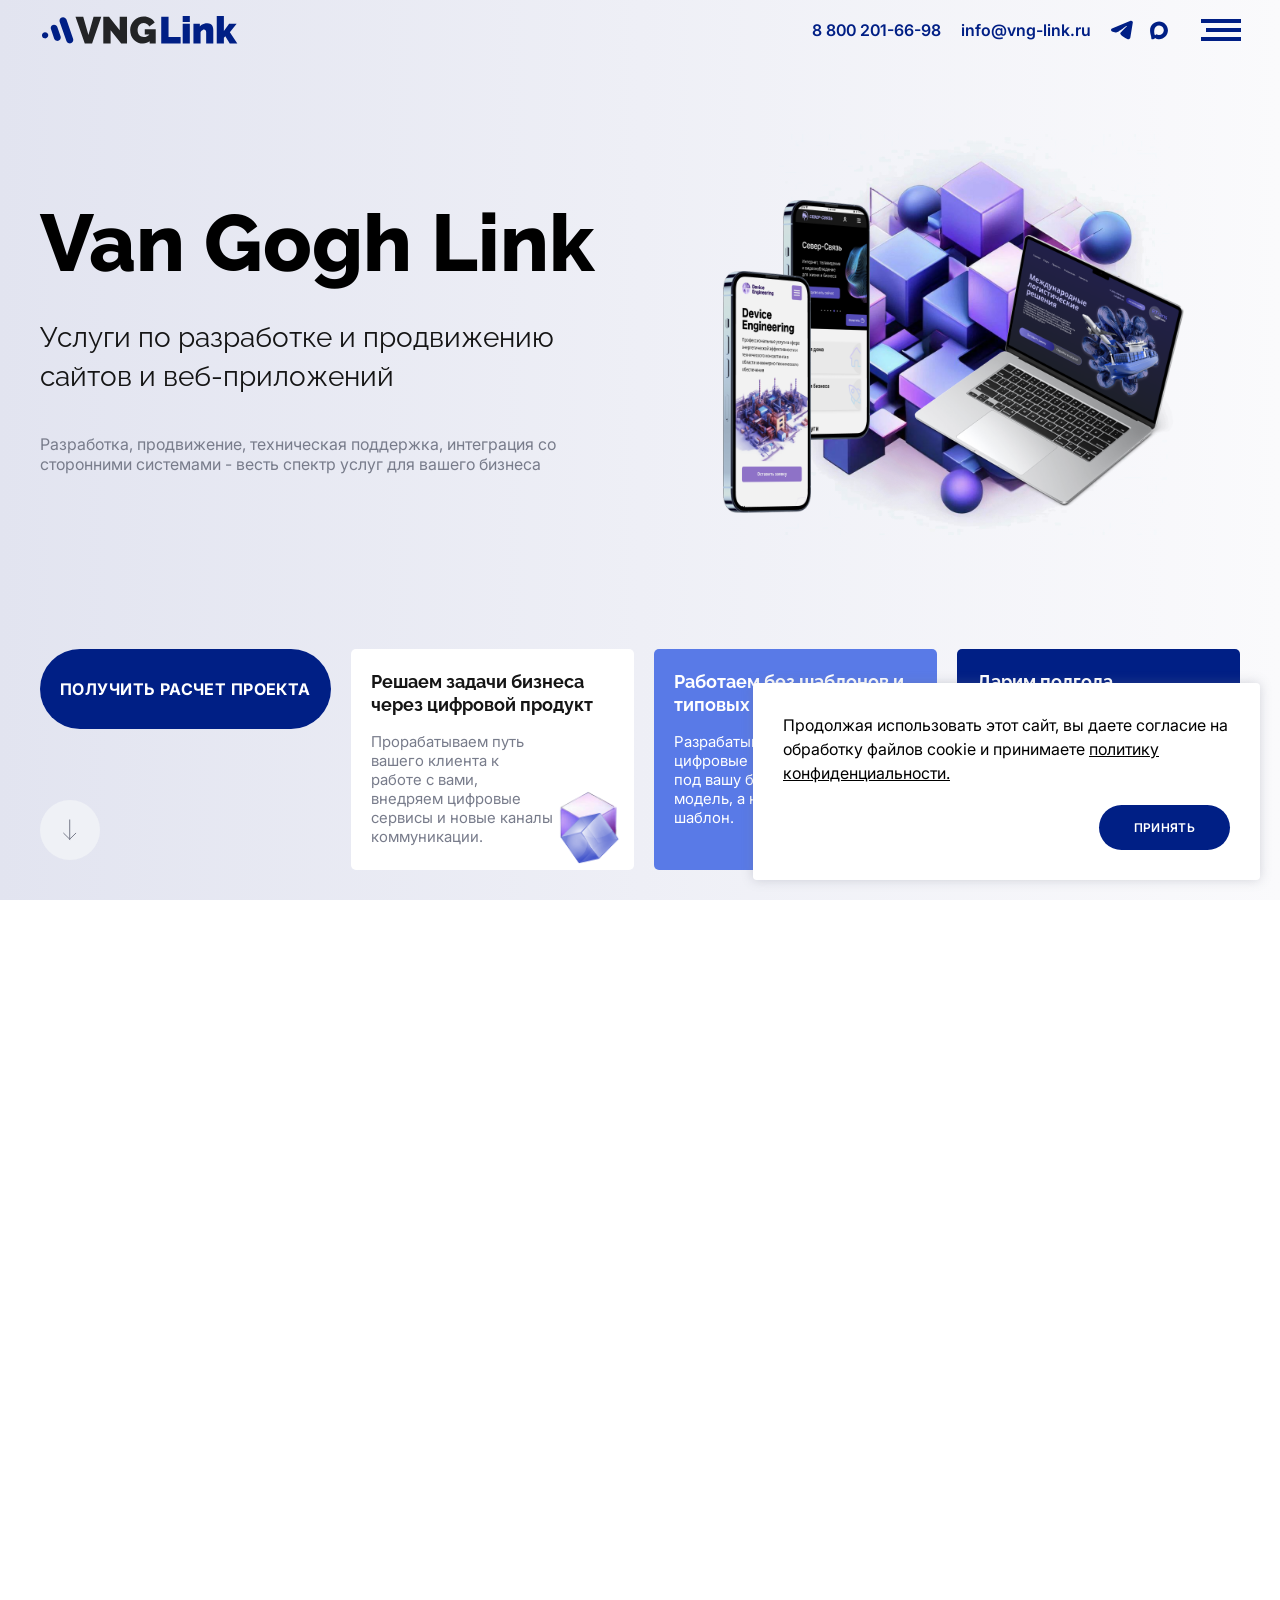
==== commit 3d0de5f6: "Update index.html" ====
--- a/index.html
+++ b/index.html
@@ -26,7 +26,7 @@
     <link rel="preload" href="fonts/Raleway-SemiBold.woff2" as="font" crossorigin="anonymous">
     <link rel="preload" href="fonts/Raleway-Bold.woff2" as="font" crossorigin="anonymous">
     <link rel="preload" href="fonts/Raleway-ExtraBold.woff2" as="font" crossorigin="anonymous">
-    <link rel="stylesheet" href="css/style.min.css">
+    <link rel="stylesheet" href="css/style.min.css?v=3">
   </head>
   <body>
     <div class="visually-hidden"><svg xmlns="http://www.w3.org/2000/svg" xmlns:xlink="http://www.w3.org/1999/xlink"><defs>
@@ -1076,4 +1076,4 @@
     <script src="js/main.min.js"></script>
     <script src="js/vendor.min.js"></script>
   </body>
-</html>+</html>
